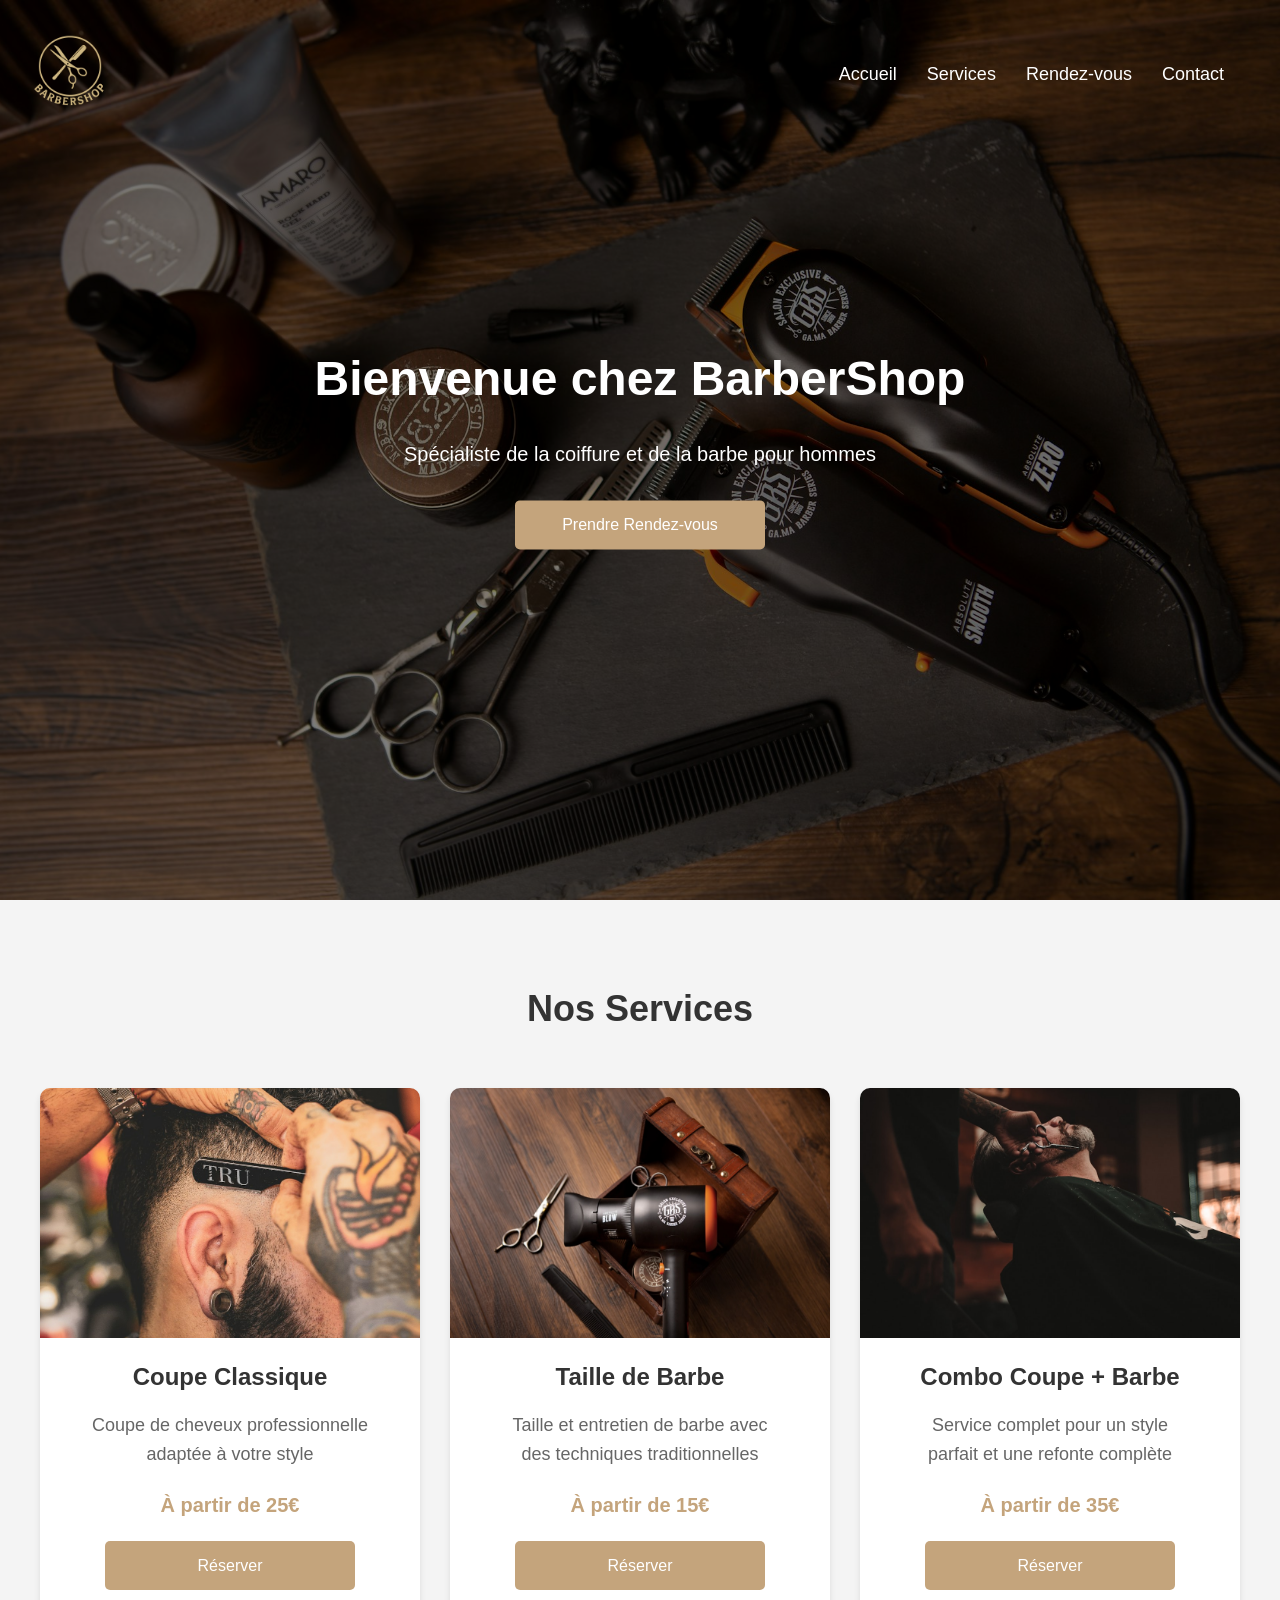
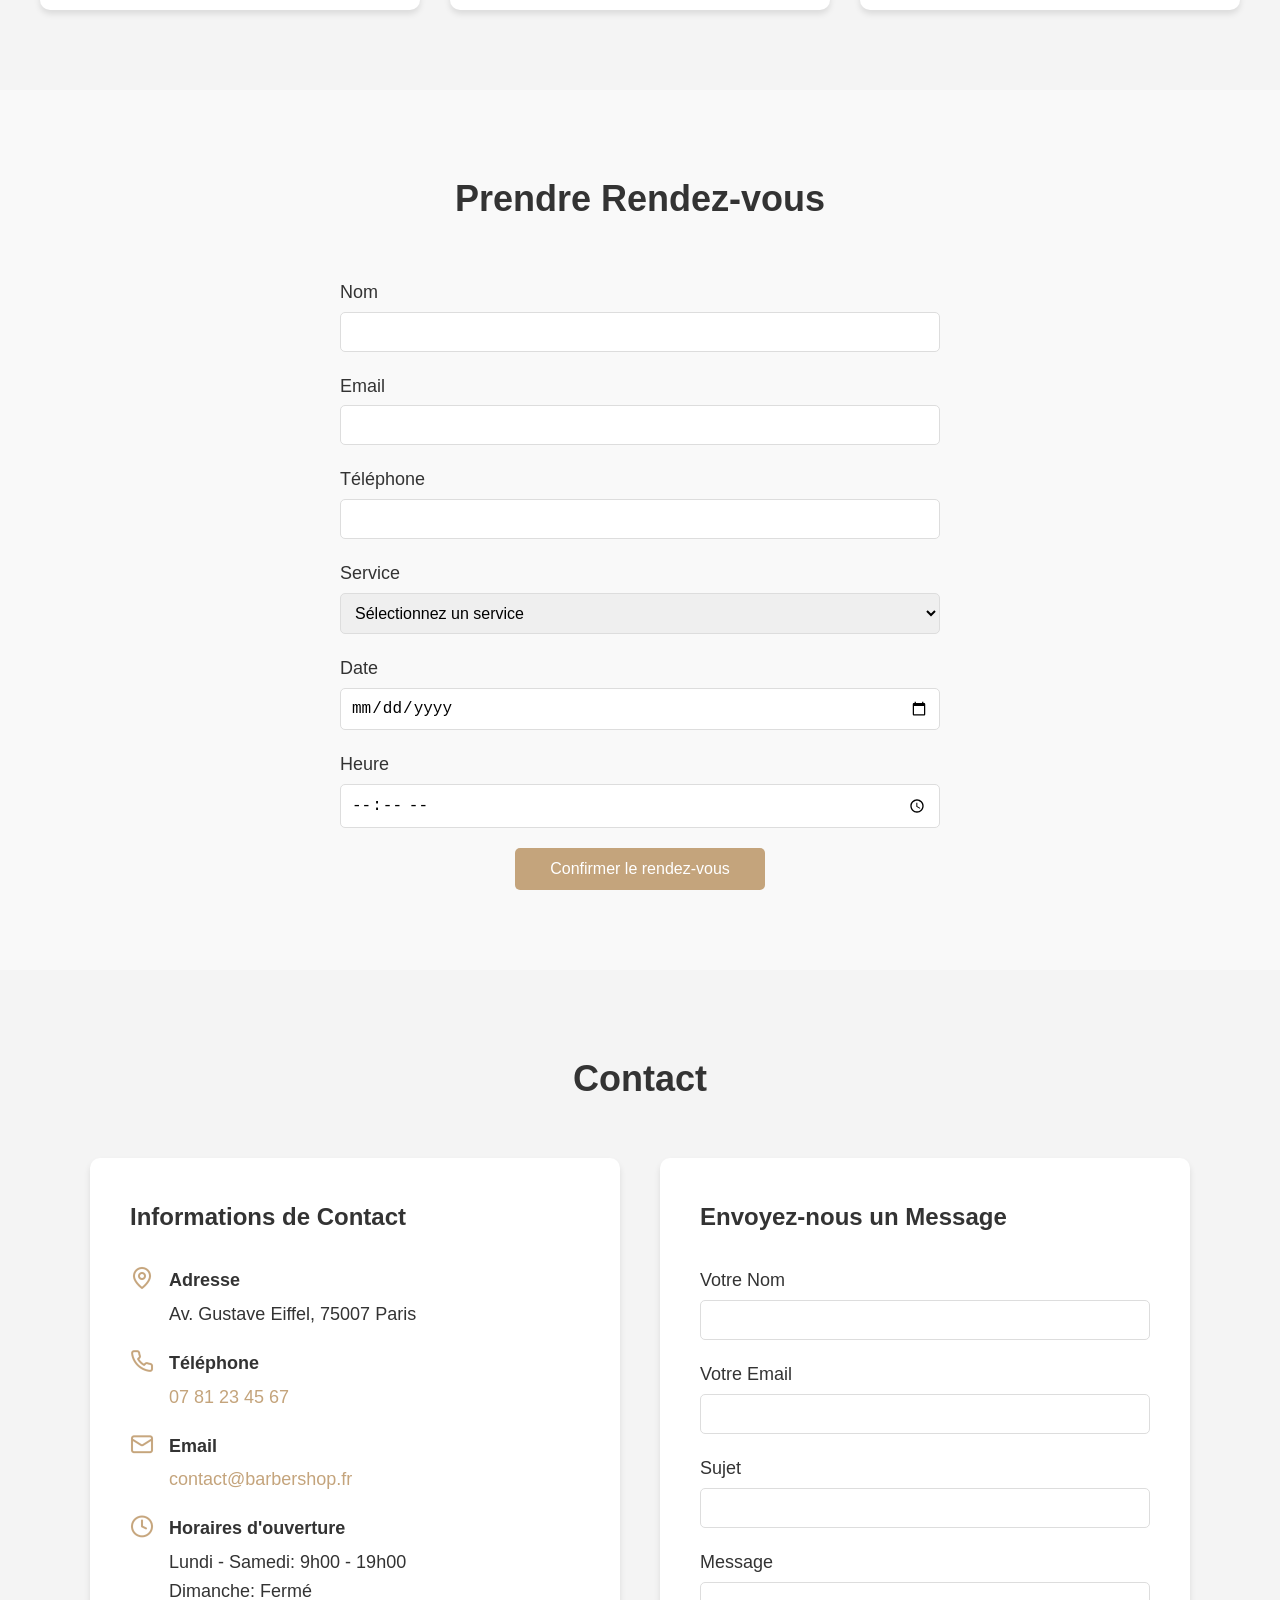
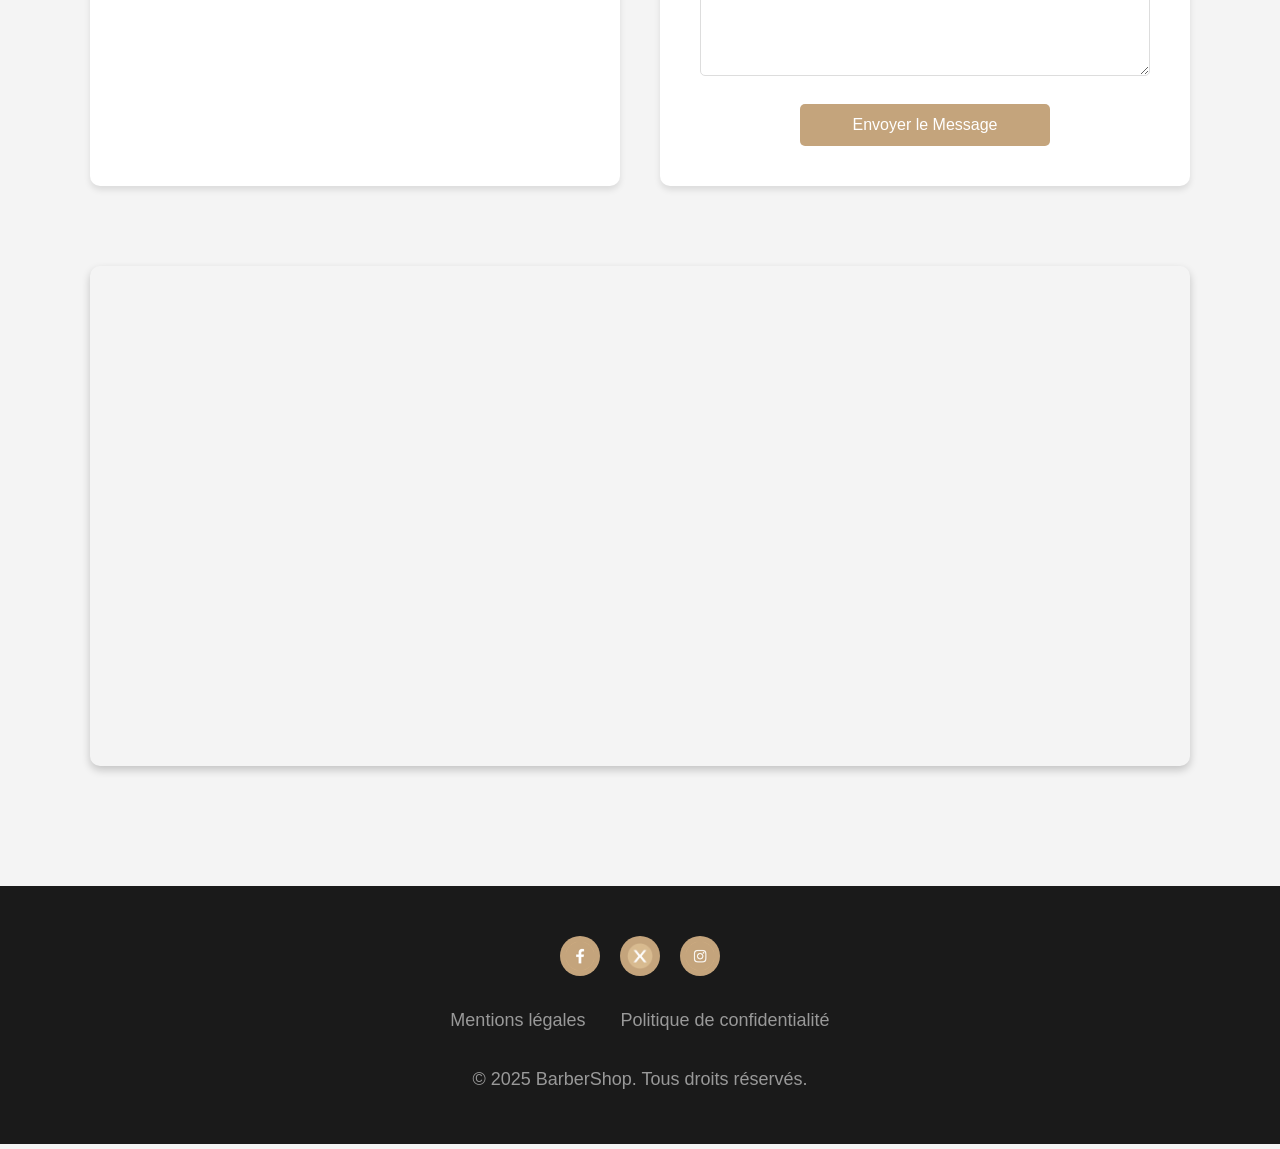
==== index.html @ 0295736e "First Deployment" ====
<!DOCTYPE html>
<html lang="fr">
<head>
    <meta charset="UTF-8">
    <meta name="viewport" content="width=device-width, initial-scale=1.0">
    <title>BarberShop - Salon de Coiffure</title>
    <link rel="stylesheet" href="style.css">
    <script src="script.js" defer></script>
</head>
<body>
    <!-- Header -->
    <header id="accueil" class="header">
        <nav class="nav">
            <div class="logo">
                <a href="index.html" class="logo-link" aria-label="BarberShop - Accueil">
                    <img src="images/logo.png" alt="Logo">
                </a>
            </div>
            
            <div class="menu">
                <a href="index.html#accueil">Accueil</a>
                <a href="index.html#services">Services</a>
                <a href="index.html#rendez-vous">Rendez-vous</a>
                <a href="index.html#contact">Contact</a>
            </div>
        </nav>
        
        <div class="banner">
            <h1>Bienvenue chez BarberShop</h1>
            <p>Spécialiste de la coiffure et de la barbe pour hommes</p>
            <a href="#rendez-vous" class="btn">Prendre Rendez-vous</a>
        </div>
    </header>

    <!-- Services -->
    <section id="services" class="services">
        <h2>Nos Services</h2>
        
        <div class="services-container">
            <div class="service-box">
                <img src="images/service1.jpg" alt="Coupe Classique">
                <div class="service-content">
                    <h3>Coupe Classique</h3>
                    <p>Coupe de cheveux professionnelle adaptée à votre style</p>
                    <span class="price">À partir de 25€</span>
                    <a href="#rendez-vous" class="btn">Réserver</a>
                </div>
            </div>
            <div class="service-box">
                <img src="images/service2.jpg" alt="Taille de Barbe">
                <div class="service-content">
                    <h3>Taille de Barbe</h3>
                    <p>Taille et entretien de barbe avec des techniques traditionnelles</p>
                    <span class="price">À partir de 15€</span>
                    <a href="#rendez-vous" class="btn">Réserver</a>
                </div>
            </div>
            <div class="service-box">
                <img src="images/service3.jpg" alt="Combo Coupe + Barbe">
                <div class="service-content">
                    <h3>Combo Coupe + Barbe</h3>
                    <p>Service complet pour un style parfait et une refonte complète</p>
                    <span class="price">À partir de 35€</span>
                    <a href="#rendez-vous" class="btn">Réserver</a>
                </div>
            </div>
        </div>
    </section>

    <!-- Booking -->
    <section id="rendez-vous" class="booking">
        <h2>Prendre Rendez-vous</h2>
        
        <form id="booking-form" class="form" novalidate>
            <p class="form-error" id="booking-form-error" hidden role="alert"></p>
            <div class="form-row">
                <label for="name">Nom</label>
                <input type="text" id="name" name="name" maxlength="50" autocomplete="name">
            </div>

            <div class="form-row">
                <label for="email">Email</label>
                <input type="email" id="email" name="email" autocomplete="email">
            </div>

            <div class="form-row">
                <label for="phone">Téléphone</label>
                <input type="tel" id="phone" name="phone" autocomplete="tel">
            </div>

            <div class="form-row">
                <label for="service">Service</label>
                <select id="service" name="service">
                    <option value="">Sélectionnez un service</option>
                    <option value="coupe">Coupe Classique</option>
                    <option value="barbe">Taille de Barbe</option>
                    <option value="combo">Combo Coupe + Barbe</option>
                </select>
            </div>

            <div class="form-row">
                <label for="date">Date</label>
                <input type="date" id="date" name="date">
            </div>

            <div class="form-row">
                <label for="time">Heure</label>
                <input type="time" id="time" name="time">
            </div>

            <button type="submit" class="btn">Confirmer le rendez-vous</button>
        </form>
    </section>

    <!-- Contact -->
    <section id="contact" class="contact">
        <h2>Contact</h2>
        <div class="contact-container">
            <div class="info-box">
                <h3>Informations de Contact</h3>
                <div class="info-item">
                    <img src="images/address-icon.png" alt="Adresse" class="info-icon">
                    <div>
                        <strong>Adresse</strong>
                        <p>Av. Gustave Eiffel, 75007 Paris</p>
                    </div>
                </div>
                <div class="info-item">
                    <img src="images/telephone-icon.png" alt="" class="info-icon" aria-hidden="true">
                    <div>
                        <strong>Téléphone</strong>
                        <p><a href="tel:+33781234567">07 81 23 45 67</a></p>
                    </div>
                </div>
                <div class="info-item">
                    <img src="images/email-icon.png" alt="" class="info-icon" aria-hidden="true">
                    <div>
                        <strong>Email</strong>
                        <p><a href="mailto:contact@barbershop.fr">contact@barbershop.fr</a></p>
                    </div>
                </div>
                <div class="info-item">
                    <img src="images/clock-icon.png" alt="Horaires" class="info-icon">
                    <div>
                        <strong>Horaires d'ouverture</strong>
                        <p>Lundi - Samedi: 9h00 - 19h00</p>
                        <p>Dimanche: Fermé</p>
                    </div>
                </div>
            </div>
            <div class="message-box">
                <h3>Envoyez-nous un Message</h3>
        
                <form id="contact-form" class="form" novalidate>
                    <p class="form-error" id="contact-form-error" hidden role="alert"></p>
                    <div class="form-row">
                        <label for="contact-name">Votre Nom</label>
                        <input type="text" id="contact-name" name="contact-name" maxlength="50" autocomplete="name">
                    </div>

                    <div class="form-row">
                        <label for="contact-email">Votre Email</label>
                        <input type="email" id="contact-email" name="contact-email" autocomplete="email">
                    </div>

                    <div class="form-row">
                        <label for="subject">Sujet</label>
                        <input type="text" id="subject" name="subject" maxlength="100">
                    </div>

                    <div class="form-row">
                        <label for="message">Message</label>
                        <textarea id="message" name="message" rows="4" maxlength="500"></textarea>
                    </div>

                    <button type="submit" class="btn">Envoyer le Message</button>
                </form>
            </div>
        </div>
        <div class="map">
            <iframe 
                src="https://www.google.com/maps/embed?pb=!1m18!1m12!1m3!1d2624.9916256937604!2d2.292292615509614!3d48.85836857928678!2m3!1f0!2f0!3f0!3m2!1i1024!2i768!4f13.1!3m3!1m2!1s0x47e66e2964e34e2d%3A0x8ddca9ee380ef7e0!2sTour%20Eiffel!5e0!3m2!1sfr!2sfr!4v1647891723575!5m2!1sfr!2sfr"
                allowfullscreen=""
                loading="lazy">
            </iframe>
        </div>
    </section>

    <!-- Footer -->
    <footer class="footer">
        <div class="footer-content">
            <div class="social-links">
                <a href="https://www.facebook.com/" class="social-icon">
                    <img src="images/facebook-icon.png" alt="Facebook">
                </a>
                <a href="https://x.com/" class="social-icon">
                    <img src="images/x-icon.png" alt="Twitter">
                </a>
                <a href="https://www.instagram.com/" class="social-icon">
                    <img src="images/insta-icon.png" alt="Instagram">
                </a>
            </div>
            <div class="footer-links">
                <a href="mentions-legales.html">Mentions légales</a>
                <a href="politique-confidentialite.html">Politique de confidentialité</a>
            </div>
            <p class="copyright">© 2025 BarberShop. Tous droits réservés.</p>
        </div>
    </footer>

    <!-- Confirmation modal -->
    <div id="confirm-modal" class="modal-overlay" role="dialog" aria-modal="true" aria-labelledby="modal-title" hidden>
        <div class="modal-box">
            <h3 id="modal-title">Confirmation</h3>
            <p id="modal-message"></p>
            <button type="button" class="btn modal-close" id="modal-close-btn">OK</button>
        </div>
    </div>
</body>
</html>
---- style.css ----
/* Base style */
* {
    margin: 0;
    padding: 0;
    box-sizing: border-box;
}

html {
    height: 100%;
}

body {
    font-family: Arial, sans-serif;
    line-height: 1.6;
    color: #333333;
    background-color: #f4f4f4;
    min-height: 100vh;
    display: flex;
    flex-direction: column;
    font-size: 18px; 
}


/* Header */
.header {
    min-height: 100vh;
    background-image: url('images/background.jpg');
    background-size: cover;
    background-position: center;
    position: relative;
    color: #ffffff;
    width: 100%;
}

.header::before {
    content: '';
    position: absolute;
    top: 0;
    left: 0;
    width: 100%;
    height: 100%;
    background-color: rgba(0, 0, 0, 0.5);
}

.nav {
    position: relative;
    max-width: 1440px;
    margin: 0 auto;
    padding: 20px 56px 20px 20px;
    display: flex;
    justify-content: space-between;
    align-items: center;
}

.logo {
    flex-shrink: 0;
}

.logo-link {
    display: inline-block;
    line-height: 0;
    transition: transform 0.25s ease;
}

.logo-link:hover {
    transform: scale(1.04);
}

.logo-link:active {
    transform: scale(1.02);
}

.logo-link:focus-visible {
    outline: 2px solid #c4a47c;
    outline-offset: 4px;
    border-radius: 4px;
}

.logo img {
    width: 100px;
    height: 100px;
    object-fit: contain;
    display: block;
}

.menu {
    display: flex;
    gap: 30px;
}

.menu a {
    color: #ffffff;
    text-decoration: none;
    transition: color 0.3s;
}

.menu a:hover {
    color: #c4a47c;
}

.banner {
    position: absolute;
    top: 50%;
    left: 50%;
    transform: translate(-50%, -50%);
    text-align: center;
    width: 100%;
    padding: 0 20px;
}

.banner h1 {
    font-size: 48px;
    margin-bottom: 20px;
}

.banner p {
    font-size: 20px;
    margin-bottom: 30px;
}

/* Buttons (shared) */
.btn {
    display: inline-block;
    padding: 12px 30px;
    background-color: #c4a47c;
    color: #ffffff;
    text-decoration: none;
    border: none;
    border-radius: 5px;
    cursor: pointer;
    transition: background-color 0.3s;
    width: 250px;
    margin: 0 auto;
    text-align: center;
    white-space: nowrap;
    overflow: hidden;
    text-overflow: ellipsis;
    font-size: 16px;
}

.btn:hover {
    background-color: #a88a60;
}

/* Services */
.services {
    padding: 80px 20px;
    width: 100%;
    background-color: #f4f4f4;
    text-align: center;
}

.services > div {
    max-width: 1200px;
    margin: 0 auto;
}

.services h2 {
    text-align: center;
    font-size: 36px;
    margin-bottom: 50px;
}

.services-container {
    display: grid;
    grid-template-columns: repeat(3, 1fr);
    gap: 30px;
}

.service-box {
    background-color: #ffffff;
    border-radius: 10px;
    overflow: hidden;
    box-shadow: 0 4px 6px rgba(0, 0, 0, 0.1);
    display: flex;
    flex-direction: column;
}

.service-box img {
    width: 100%;
    height: 250px;
    object-fit: cover;
} 


.service-content {
    padding: 20px;
    display: flex;
    flex-direction: column;
    flex-grow: 1;
    align-items: center;
}

.service-box h3 {
    margin-bottom: 15px;
    font-size: 24px;
}

.service-box p {
    margin-bottom: 20px;
    color: #666666;
    min-height: 52px;
    line-height: 1.6;
    max-width: 280px;
}

.price {
    color: #c4a47c;
    font-size: 20px;
    font-weight: bold;
    margin-bottom: 20px;
}

/* Booking section */
.booking {
    width: 100%;
    padding: 80px 0;
    background-color: #f9f9f9;
}

.booking > div {
    max-width: 1200px;
    margin: 0 auto;
    padding: 0 20px;
}

.booking h2 {
    text-align: center;
    font-size: 36px;
    margin-bottom: 50px;
}

.form {
    max-width: 600px;
    margin: 0 auto;
}

.form-row {
    margin-bottom: 20px;
    text-align: left;
}

.form-row label {
    display: block;
    margin-bottom: 5px;
    color: #333333;
}

.form-row input,
.form-row select,
.form-row textarea {
    width: 100%;
    padding: 10px;
    border: 1px solid #ddd;
    border-radius: 5px;
    font-size: 16px;
}

.form-row input:focus,
.form-row select:focus,
.form-row textarea:focus {
    outline: 2px solid #c4a47c;
    border-color: #c4a47c;
}

.form-error {
    color: #b03a2e;
    font-size: 16px;
    margin-bottom: 16px;
    line-height: 1.4;
}

.form-row input.field-invalid,
.form-row select.field-invalid,
.form-row textarea.field-invalid {
    border-color: #b03a2e;
    outline-color: #b03a2e;
}

/* Contact */
.contact {
    width: 100%;
    padding: 80px 0;
    background-color: #f4f4f4;
    display: flex;
    flex-direction: column;
    flex: 1;
}

.contact h2 {
    text-align: center;
    font-size: 36px;
    margin-bottom: 50px;
}

.contact-container {
    width: 95%;
    max-width: 1100px;
    margin: 0 auto;
    display: grid;
    grid-template-columns: repeat(2, 1fr);
    gap: 40px;
    margin-bottom: 40px;
}

.info-box,
.message-box {
    background-color: #ffffff;
    padding: 40px;
    border-radius: 10px;
    box-shadow: 0 4px 6px rgba(0, 0, 0, 0.1);
}

.info-box h3,
.message-box h3 {
    font-size: 24px;
    margin-bottom: 30px;
}

.message-box .form button.btn {
    display: block;
    margin: 20px auto 0;
}

.info-item {
    display: flex;
    align-items: flex-start;
    gap: 15px;
    margin-bottom: 20px;
}

.info-icon {
    width: 24px;
    height: 24px;
}

.info-item strong {
    display: block;
    margin-bottom: 5px;
}

.info-item a {
    color: #c4a47c;
    text-decoration: none;
}

.info-item a:hover {
    color: #a88a60;
    text-decoration: underline;
}

.booking .form button.btn {
    display: block;
    margin: 20px auto 0;
}

/* Map container */
.map {
    width: 95%;
    max-width: 1100px;
    height: 500px;
    margin: 40px auto;
    border-radius: 10px;
    overflow: hidden;
    box-shadow: 0 4px 8px rgba(0, 0, 0, 0.2);
}

.map iframe {
    width: 100%;
    height: 100%;
    border: none;
    display: block;
}

/* Footer */
.footer {
    width: 100%;
    background-color: #1a1a1a;
    color: #ffffff;
    padding: 50px 0;
    margin-top: auto;
}

.footer-content {
    max-width: 1200px;
    margin: 0 auto;
    padding: 0 20px;
    text-align: center;
}

.social-links {
    display: flex;
    justify-content: center;
    gap: 20px;
    margin-bottom: 30px;
}

.social-icon {
    width: 40px;
    height: 40px;
    background-color: #c4a47c;
    border-radius: 50%;
    display: flex;
    align-items: center;
    justify-content: center;
    transition: background-color 0.3s;
}

.social-icon:hover {
    background-color: #a88a60;
}

.social-icon img {
    width: 30px;
    height: 30px;
}

.footer-links {
    margin-bottom: 30px;
}

.footer-links a {
    color: #999;
    text-decoration: none;
    margin: 0 15px;
    transition: color 0.3s;
}

.footer-links a:hover {
    color: #ffffff;
}

.copyright {
    color: #999;
    font-size: 18px;
}

/* Confirmation modal */
.modal-overlay {
    position: fixed;
    inset: 0;
    z-index: 10000;
    background-color: rgba(0, 0, 0, 0.55);
    display: flex;
    align-items: center;
    justify-content: center;
    padding: 20px;
}

.modal-overlay[hidden] {
    display: none;
}

.modal-box {
    background-color: #ffffff;
    color: #333333;
    max-width: 420px;
    width: 100%;
    padding: 32px 28px;
    border-radius: 8px;
    text-align: center;
    box-shadow: 0 8px 32px rgba(0, 0, 0, 0.25);
}

.modal-box h3 {
    font-size: 22px;
    margin-bottom: 16px;
    color: #222222;
}

.modal-box p {
    font-size: 17px;
    margin-bottom: 24px;
    line-height: 1.5;
}

.modal-box .btn.modal-close {
    width: auto;
    min-width: 140px;
    margin: 0;
}

/* Inner pages (legal, etc.) */
.header-inner {
    background-color: #1a1a1a;
    min-height: auto;
    width: 100%;
}

.header-inner::before {
    display: none;
}

.legal-main {
    max-width: 800px;
    margin: 0 auto;
    padding: 48px 20px 80px;
    flex: 1;
    width: 100%;
}

.legal-main h1 {
    font-size: 32px;
    margin-bottom: 28px;
    color: #222222;
}

.legal-main h2 {
    font-size: 22px;
    margin: 36px 0 14px;
    color: #a88a60;
}

.legal-main p,
.legal-main li {
    margin-bottom: 14px;
    color: #444444;
}

.legal-main ul {
    margin: 0 0 16px 1.25em;
}

.legal-main .legal-updated {
    font-size: 16px;
    color: #666666;
    margin-bottom: 24px;
}

.legal-main a {
    color: #a88a60;
    text-decoration: underline;
}

.legal-main a:hover {
    color: #c4a47c;
}

@media screen and (max-width: 768px) {
    .services-container {
        grid-template-columns: 1fr; 
    }

    .services h2 {
        font-size: 28px;
    }

    .services {
        padding: 40px 20px; 
    }
}
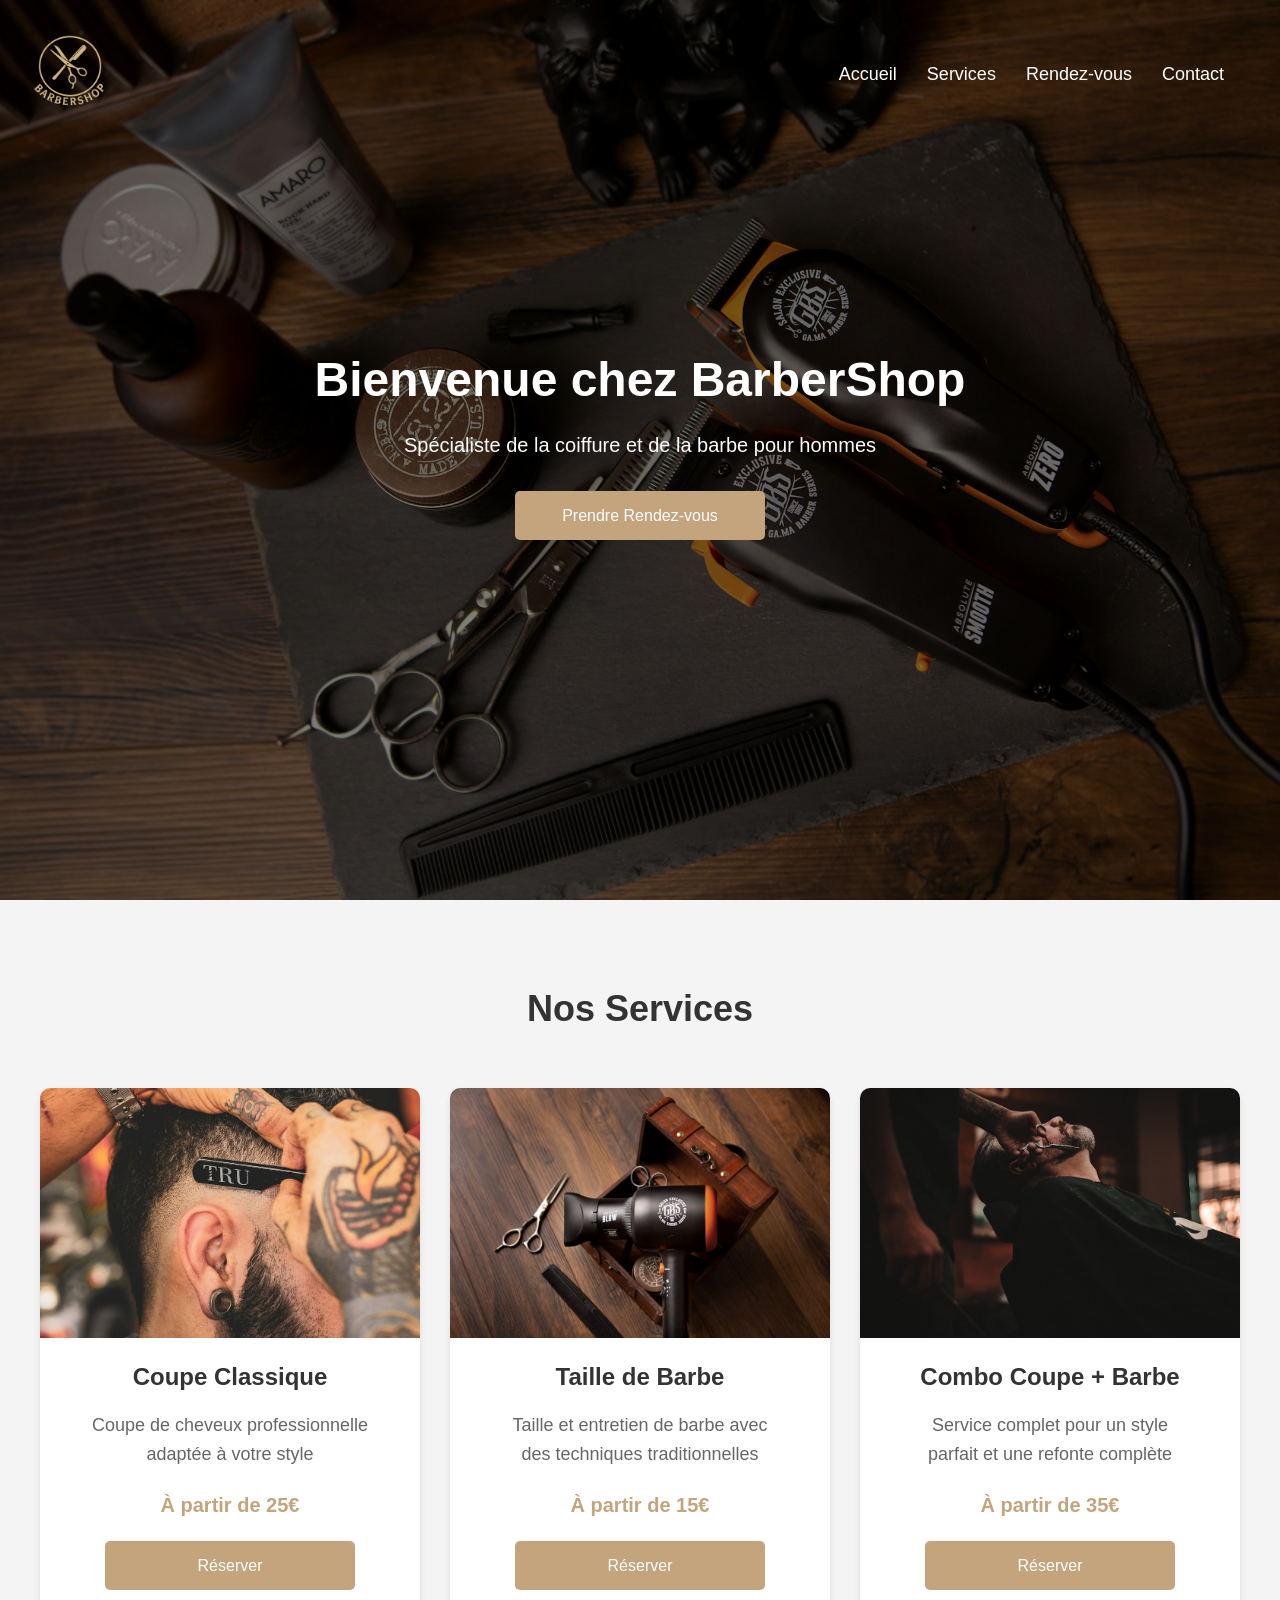
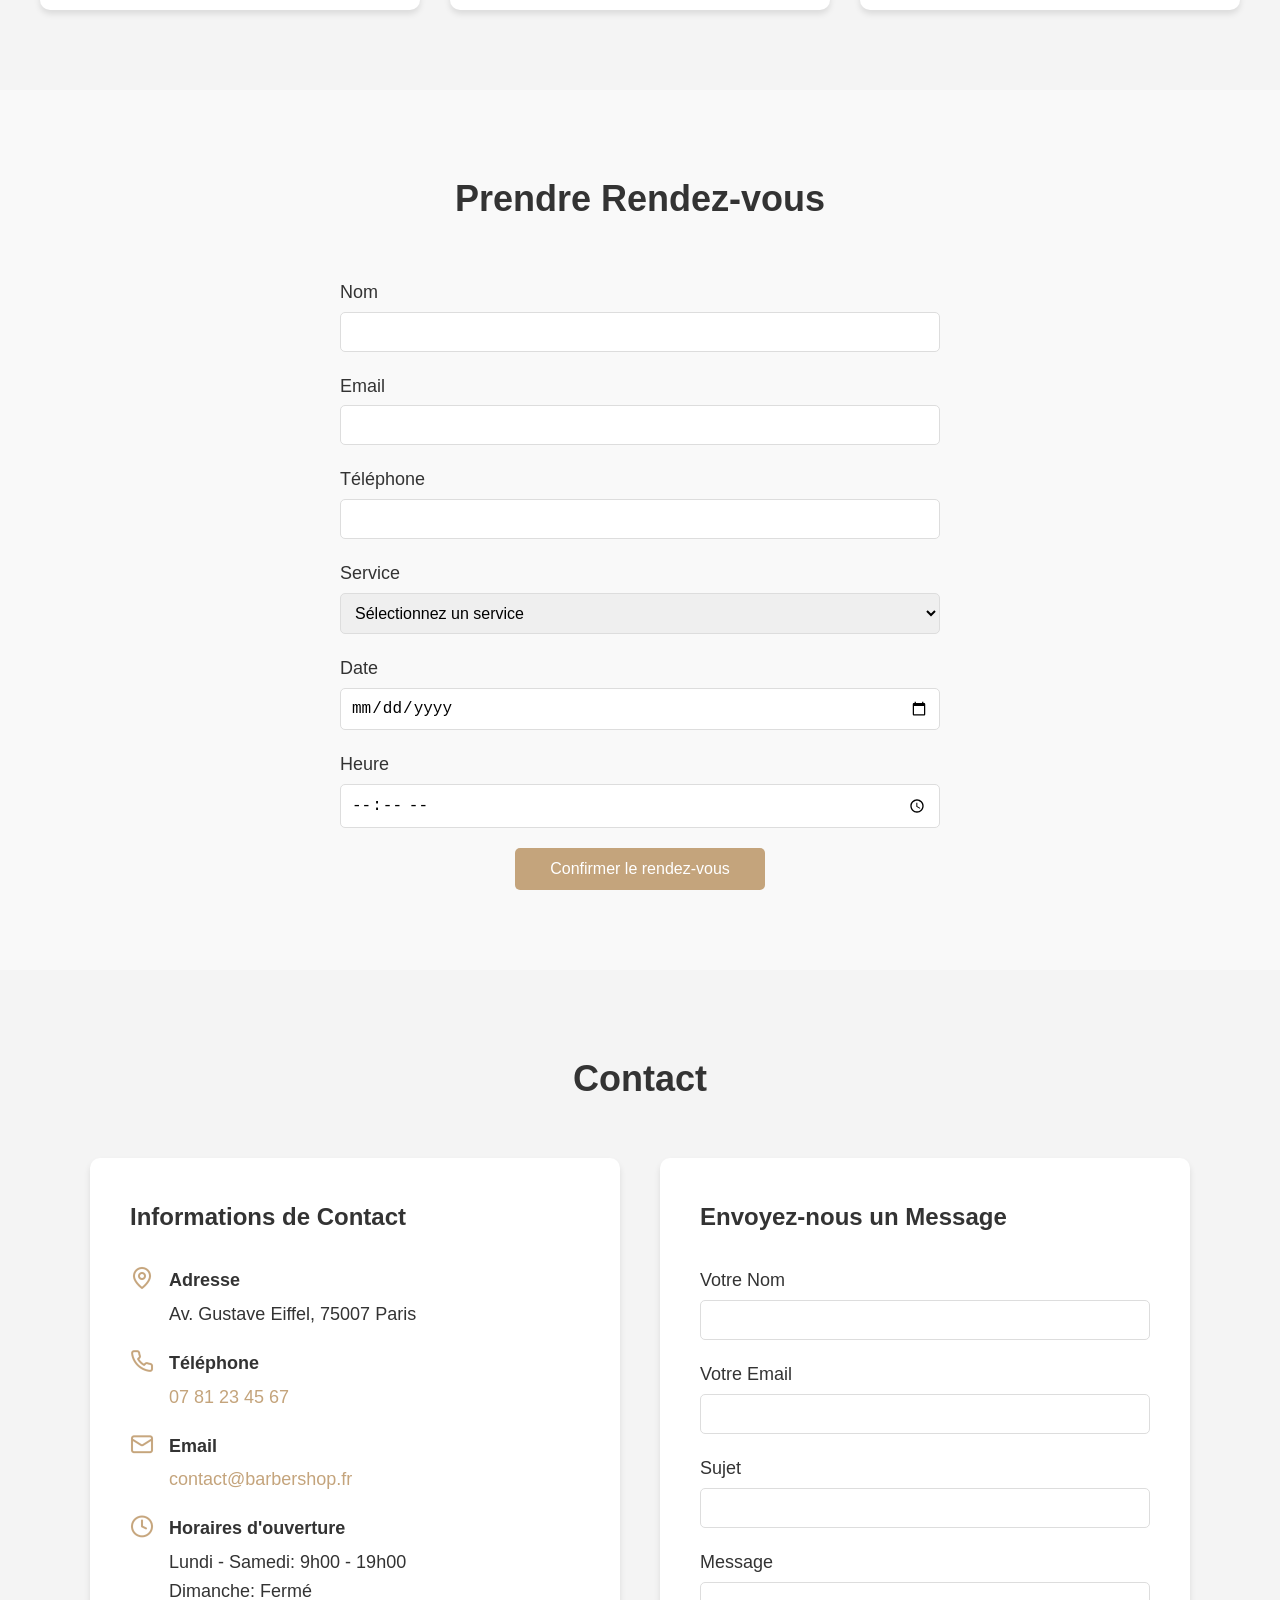
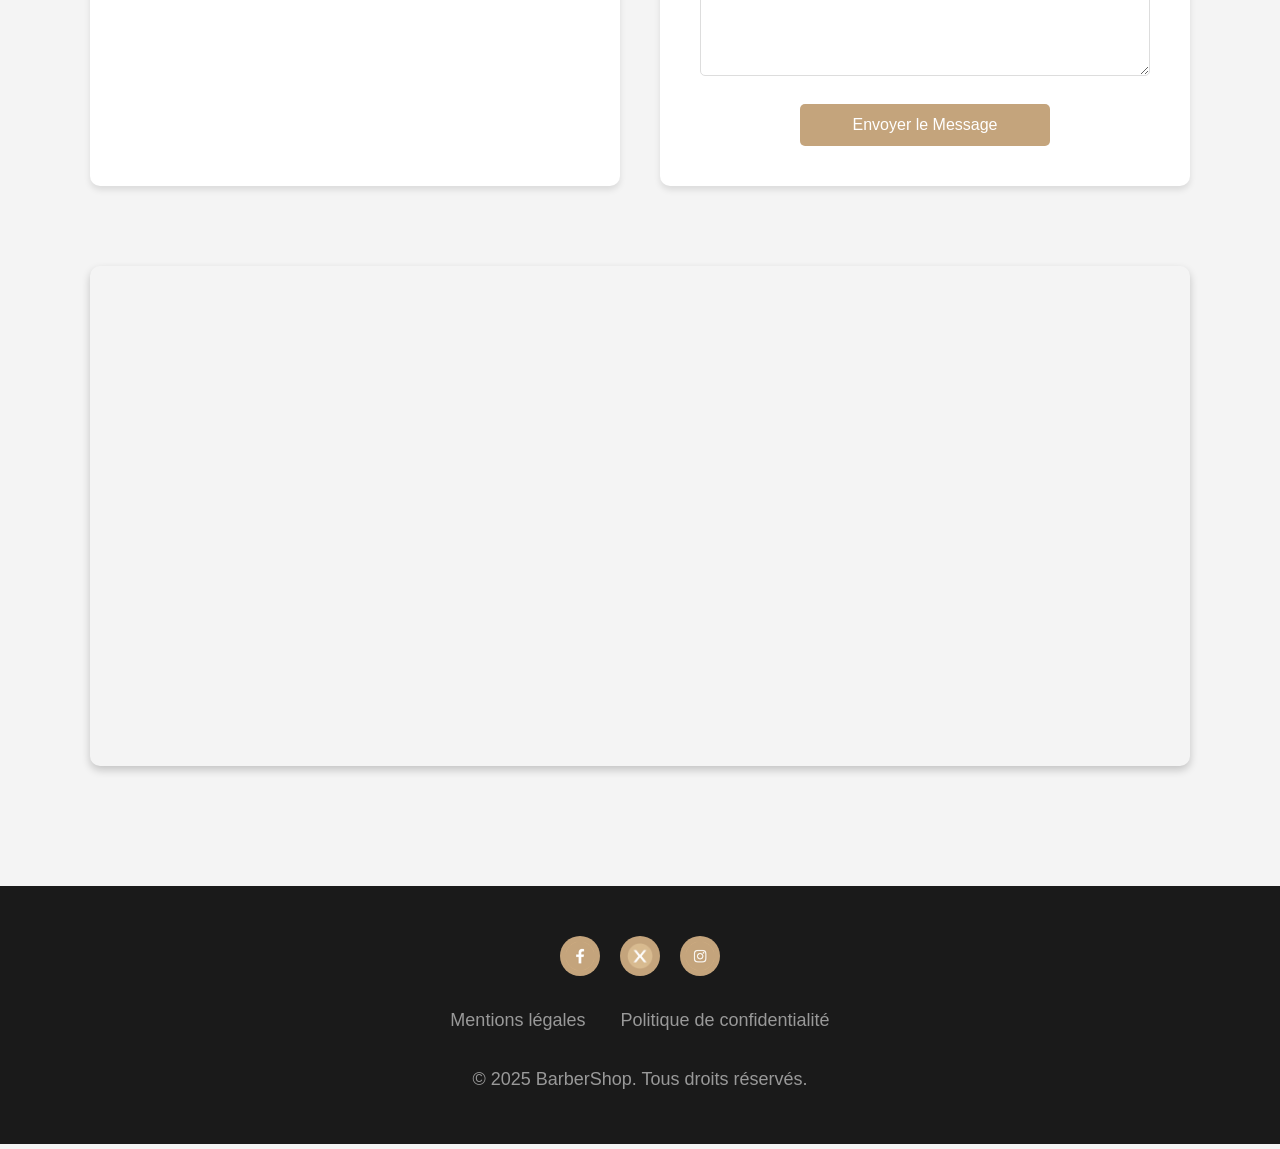
==== commit f00ab29e: "Make site responsive with mobile navigation Add hamburger menu and collapsible nav for max-width 768" ====
--- a/index.html
+++ b/index.html
@@ -10,14 +10,18 @@
 <body>
     <!-- Header -->
     <header id="accueil" class="header">
-        <nav class="nav">
+        <nav class="nav" aria-label="Navigation principale">
             <div class="logo">
                 <a href="index.html" class="logo-link" aria-label="BarberShop - Accueil">
                     <img src="images/logo.png" alt="Logo">
                 </a>
             </div>
-            
-            <div class="menu">
+            <button type="button" class="nav-toggle" id="nav-toggle" aria-expanded="false" aria-controls="main-menu" aria-label="Ouvrir le menu">
+                <span class="nav-toggle-bar" aria-hidden="true"></span>
+                <span class="nav-toggle-bar" aria-hidden="true"></span>
+                <span class="nav-toggle-bar" aria-hidden="true"></span>
+            </button>
+            <div class="menu" id="main-menu">
                 <a href="index.html#accueil">Accueil</a>
                 <a href="index.html#services">Services</a>
                 <a href="index.html#rendez-vous">Rendez-vous</a>
--- a/style.css
+++ b/style.css
@@ -17,7 +17,8 @@
     min-height: 100vh;
     display: flex;
     flex-direction: column;
-    font-size: 18px; 
+    font-size: 18px;
+    overflow-x: hidden;
 }
 
 
@@ -83,9 +84,64 @@
     display: block;
 }
 
+.nav-toggle {
+    display: none;
+    flex-direction: column;
+    justify-content: center;
+    gap: 6px;
+    width: 44px;
+    height: 44px;
+    padding: 0;
+    border: 2px solid rgba(255, 255, 255, 0.6);
+    border-radius: 8px;
+    background: rgba(0, 0, 0, 0.35);
+    cursor: pointer;
+    z-index: 2;
+    transition: background-color 0.2s, border-color 0.2s;
+}
+
+.nav-toggle:hover {
+    background: rgba(0, 0, 0, 0.55);
+    border-color: #c4a47c;
+}
+
+.nav-toggle:focus-visible {
+    outline: 2px solid #c4a47c;
+    outline-offset: 3px;
+}
+
+.nav-toggle-bar {
+    display: block;
+    width: 22px;
+    height: 2px;
+    margin: 0 auto;
+    background: #ffffff;
+    border-radius: 1px;
+    flex-shrink: 0;
+    transition: transform 0.25s ease, opacity 0.2s;
+}
+
+.nav.is-open .nav-toggle .nav-toggle-bar:nth-of-type(1) {
+    transform: translateY(8px) rotate(45deg);
+}
+
+.nav.is-open .nav-toggle .nav-toggle-bar:nth-of-type(2) {
+    opacity: 0;
+}
+
+.nav.is-open .nav-toggle .nav-toggle-bar:nth-of-type(3) {
+    transform: translateY(-8px) rotate(-45deg);
+}
+
+.header-inner .nav-toggle {
+    border-color: rgba(196, 164, 124, 0.8);
+    background: rgba(255, 255, 255, 0.08);
+}
+
 .menu {
     display: flex;
     gap: 30px;
+    align-items: center;
 }
 
 .menu a {
@@ -109,13 +165,16 @@
 }
 
 .banner h1 {
-    font-size: 48px;
+    font-size: clamp(1.75rem, 5vw + 1rem, 3rem);
     margin-bottom: 20px;
+    line-height: 1.2;
+    padding: 0 8px;
 }
 
 .banner p {
-    font-size: 20px;
+    font-size: clamp(1rem, 2vw + 0.5rem, 1.25rem);
     margin-bottom: 30px;
+    padding: 0 8px;
 }
 
 /* Buttons (shared) */
@@ -136,6 +195,8 @@
     overflow: hidden;
     text-overflow: ellipsis;
     font-size: 16px;
+    max-width: 100%;
+    box-sizing: border-box;
 }
 
 .btn:hover {
@@ -214,7 +275,7 @@
 /* Booking section */
 .booking {
     width: 100%;
-    padding: 80px 0;
+    padding: 80px 20px;
     background-color: #f9f9f9;
 }
 
@@ -280,7 +341,7 @@
 /* Contact */
 .contact {
     width: 100%;
-    padding: 80px 0;
+    padding: 80px 20px;
     background-color: #f4f4f4;
     display: flex;
     flex-direction: column;
@@ -536,16 +597,162 @@
     color: #c4a47c;
 }
 
+/* ——— Responsive ——— */
+@media screen and (max-width: 992px) {
+    .services-container {
+        grid-template-columns: repeat(2, 1fr);
+        gap: 24px;
+    }
+
+    .contact-container {
+        gap: 28px;
+    }
+}
+
 @media screen and (max-width: 768px) {
+    body {
+        font-size: 16px;
+    }
+
+    .nav {
+        padding: 16px;
+        flex-wrap: wrap;
+        align-items: center;
+    }
+
+    .nav-toggle {
+        display: flex;
+        margin-left: auto;
+    }
+
+    .menu {
+        display: none;
+        width: 100%;
+        flex-direction: column;
+        align-items: stretch;
+        gap: 0;
+        order: 3;
+        padding: 12px 0 4px;
+        margin-top: 8px;
+        border-top: 1px solid rgba(255, 255, 255, 0.2);
+        background: rgba(0, 0, 0, 0.75);
+        border-radius: 8px;
+    }
+
+    .header-inner .menu {
+        background: rgba(26, 26, 26, 0.98);
+        border-top-color: rgba(196, 164, 124, 0.35);
+    }
+
+    .nav.is-open .menu {
+        display: flex;
+    }
+
+    .menu a {
+        padding: 14px 16px;
+        border-bottom: 1px solid rgba(255, 255, 255, 0.08);
+    }
+
+    .menu a:last-child {
+        border-bottom: none;
+    }
+
+    .banner {
+        padding: 0 16px;
+        width: calc(100% - 32px);
+    }
+
+    .services {
+        padding: 48px 16px;
+    }
+
     .services-container {
-        grid-template-columns: 1fr; 
-    }
-
-    .services h2 {
-        font-size: 28px;
+        grid-template-columns: 1fr;
+        gap: 24px;
+    }
+
+    .services h2,
+    .booking h2,
+    .contact h2 {
+        font-size: clamp(1.5rem, 4vw, 1.85rem);
+        margin-bottom: 32px;
+    }
+
+    .service-box img {
+        height: 220px;
+    }
+
+    .booking,
+    .contact {
+        padding: 48px 16px;
+    }
+
+    .booking h2 {
+        margin-bottom: 32px;
+    }
+
+    .contact h2 {
+        margin-bottom: 32px;
+    }
+
+    .contact-container {
+        grid-template-columns: 1fr;
+        width: 100%;
+        gap: 24px;
+    }
+
+    .info-box,
+    .message-box {
+        padding: 24px 20px;
+    }
+
+    .map {
+        width: 100%;
+        height: min(50vh, 380px);
+        min-height: 280px;
+        margin: 24px auto 0;
+    }
+
+    .footer {
+        padding: 36px 16px;
+    }
+
+    .footer-links a {
+        display: inline-block;
+        margin: 8px 12px;
+    }
+
+    .btn {
+        width: 100%;
+        max-width: 320px;
+        padding: 14px 20px;
+    }
+
+    .legal-main {
+        padding: 32px 16px 48px;
+    }
+
+    .legal-main h1 {
+        font-size: 26px;
+    }
+}
+
+@media screen and (max-width: 480px) {
+    .logo img {
+        width: 72px;
+        height: 72px;
     }
 
     .services {
-        padding: 40px 20px; 
+        padding: 36px 12px;
+    }
+
+    .footer-links a {
+        display: block;
+        margin: 10px 0;
+    }
+
+    .copyright {
+        font-size: 15px;
     }
 }
